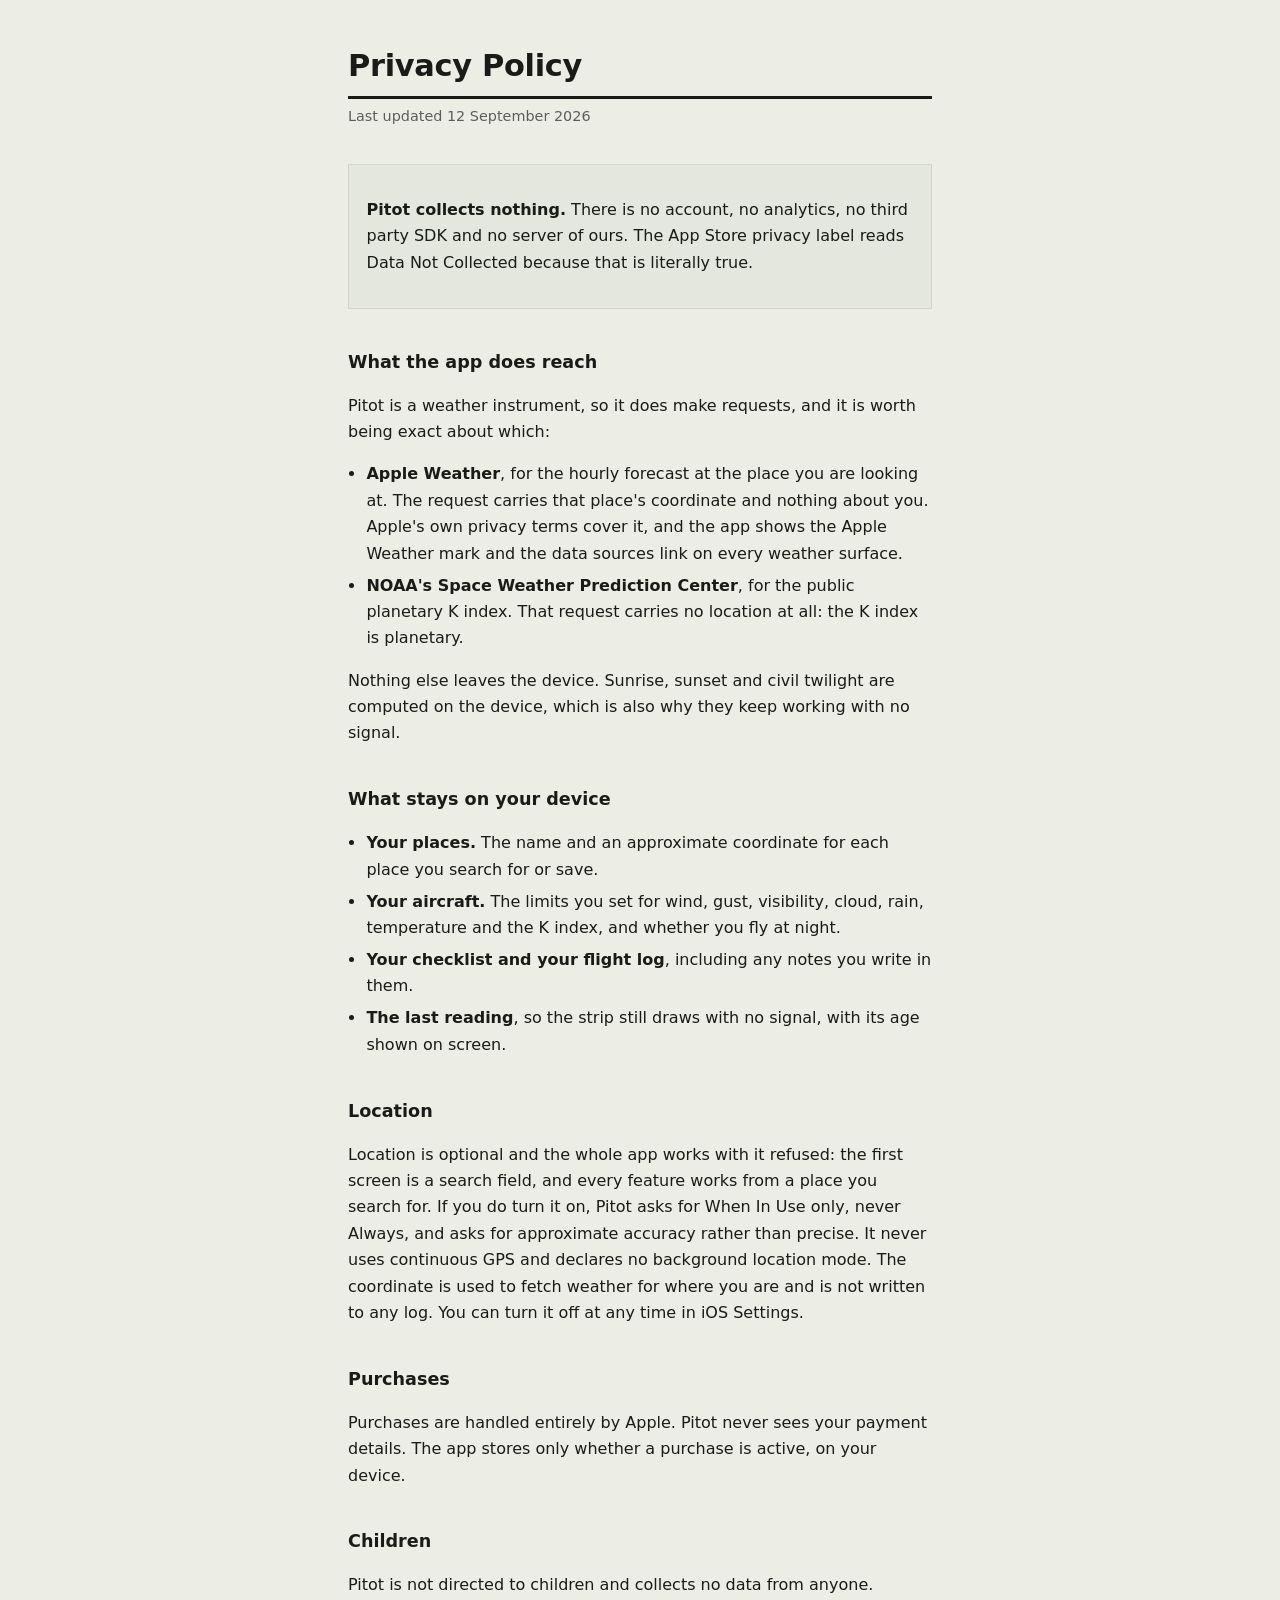
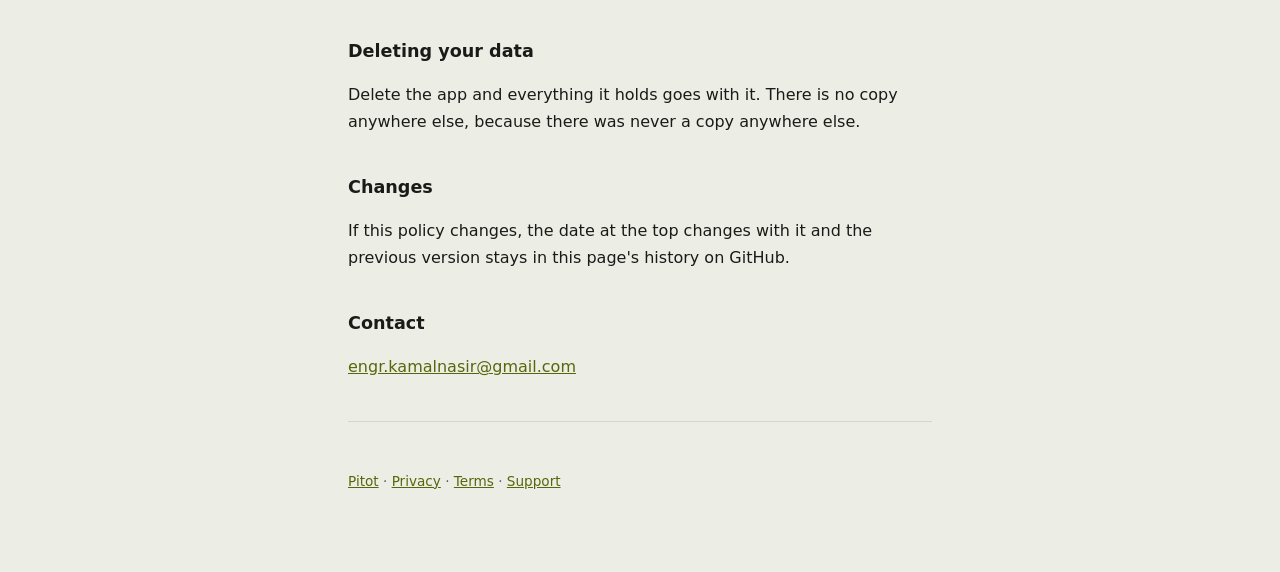
==== privacy.html @ 5b0e15d4 "Privacy, terms and support for Pitot Pitot is a weather instrument, so unlike the app whose pages th" ====
<!doctype html>
<html lang="en"><head>
<meta charset="utf-8">
<meta name="viewport" content="width=device-width,initial-scale=1">
<title>Privacy Policy | Pitot</title>
<link rel="stylesheet" href="_style.css">
</head><body><main>
<h1>Privacy Policy</h1>
<p class="meta">Last updated 12 September 2026</p>

<div class="note">
<p><strong>Pitot collects nothing.</strong> There is no account, no analytics, no
third party SDK and no server of ours. The App Store privacy label reads Data Not
Collected because that is literally true.</p>
</div>

<h2>What the app does reach</h2>
<p>Pitot is a weather instrument, so it does make requests, and it is worth being exact
about which:</p>
<ul>
  <li><strong>Apple Weather</strong>, for the hourly forecast at the place you are
      looking at. The request carries that place's coordinate and nothing about you.
      Apple's own privacy terms cover it, and the app shows the Apple Weather mark and
      the data sources link on every weather surface.</li>
  <li><strong>NOAA's Space Weather Prediction Center</strong>, for the public planetary
      K index. That request carries no location at all: the K index is planetary.</li>
</ul>
<p>Nothing else leaves the device. Sunrise, sunset and civil twilight are computed on the
device, which is also why they keep working with no signal.</p>

<h2>What stays on your device</h2>
<ul>
  <li><strong>Your places.</strong> The name and an approximate coordinate for each place
      you search for or save.</li>
  <li><strong>Your aircraft.</strong> The limits you set for wind, gust, visibility,
      cloud, rain, temperature and the K index, and whether you fly at night.</li>
  <li><strong>Your checklist and your flight log</strong>, including any notes you write
      in them.</li>
  <li><strong>The last reading</strong>, so the strip still draws with no signal, with
      its age shown on screen.</li>
</ul>

<h2>Location</h2>
<p>Location is optional and the whole app works with it refused: the first screen is a
search field, and every feature works from a place you search for. If you do turn it on,
Pitot asks for When In Use only, never Always, and asks for approximate accuracy rather
than precise. It never uses continuous GPS and declares no background location mode. The
coordinate is used to fetch weather for where you are and is not written to any log. You
can turn it off at any time in iOS Settings.</p>

<h2>Purchases</h2>
<p>Purchases are handled entirely by Apple. Pitot never sees your payment details. The
app stores only whether a purchase is active, on your device.</p>

<h2>Children</h2>
<p>Pitot is not directed to children and collects no data from anyone.</p>

<h2>Deleting your data</h2>
<p>Delete the app and everything it holds goes with it. There is no copy anywhere else,
because there was never a copy anywhere else.</p>

<h2>Changes</h2>
<p>If this policy changes, the date at the top changes with it and the previous version
stays in this page's history on GitHub.</p>

<h2>Contact</h2>
<p><a href="mailto:engr.kamalnasir@gmail.com">engr.kamalnasir@gmail.com</a></p>
<hr><footer><a href="index.html">Pitot</a> &middot; <a href="privacy.html">Privacy</a> &middot; <a href="terms.html">Terms</a> &middot; <a href="support.html">Support</a></footer></main></body></html>
---- _style.css ----
/* Pitot's own palette, the same numbers the app draws with:
   ground #ECEEE6, ink #1A1B18, hi-vis #58660A, and their dark pairs. */
:root { --ink:#1A1B18; --soft:#5C5F58; --rule:#D2D6CC; --ground:#ECEEE6;
        --surface:#E4E7DD; --accent:#58660A; }
@media (prefers-color-scheme: dark) {
  :root { --ink:#F2F1EA; --soft:#A7ABA3; --rule:#2A2D30; --ground:#17191B;
          --surface:#101214; --accent:#D4EE2B; }
}
* { box-sizing: border-box; }
body { margin:0; background:var(--ground); color:var(--ink);
       font:16px/1.65 -apple-system,BlinkMacSystemFont,"Segoe UI",system-ui,sans-serif; }
main { max-width:39rem; margin:0 auto; padding:3rem 1.25rem 5rem; }
h1 { font-size:1.9rem; line-height:1.2; margin:0 0 .4rem; letter-spacing:-.01em; }
h1::after { content:""; display:block; height:3px; background:var(--ink); margin-top:.7rem; }
h2 { font-size:1.1rem; margin:2.4rem 0 .6rem; }
.meta { color:var(--soft); font-size:.9rem; margin:0 0 2.2rem; }
a { color:var(--accent); }
hr { border:0; border-top:1px solid var(--rule); margin:2.5rem 0; }
ul { padding-left:1.15rem; } li { margin:.35rem 0; }
.note { background:var(--surface); border:1px solid var(--rule); padding:1rem 1.1rem; }
code { font-size:.9em; }
footer { color:var(--soft); font-size:.85rem; margin-top:3rem; }
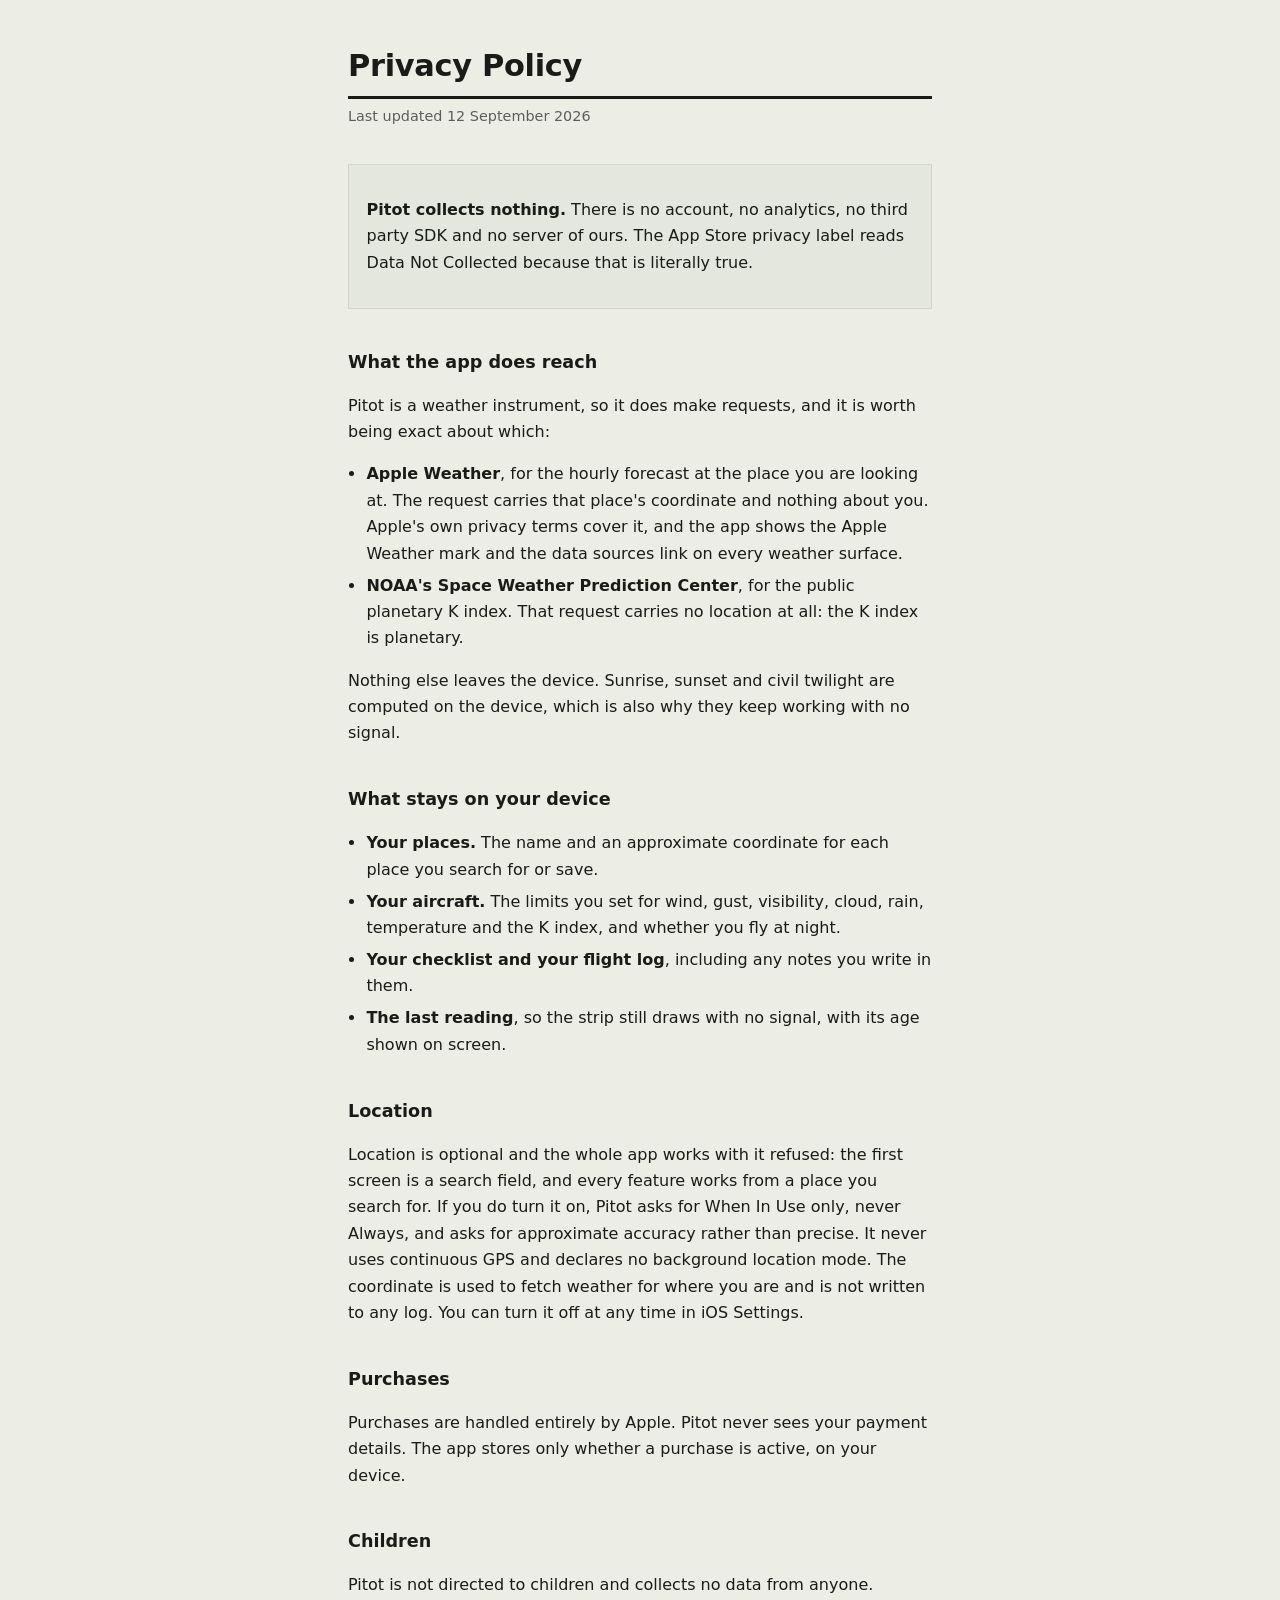
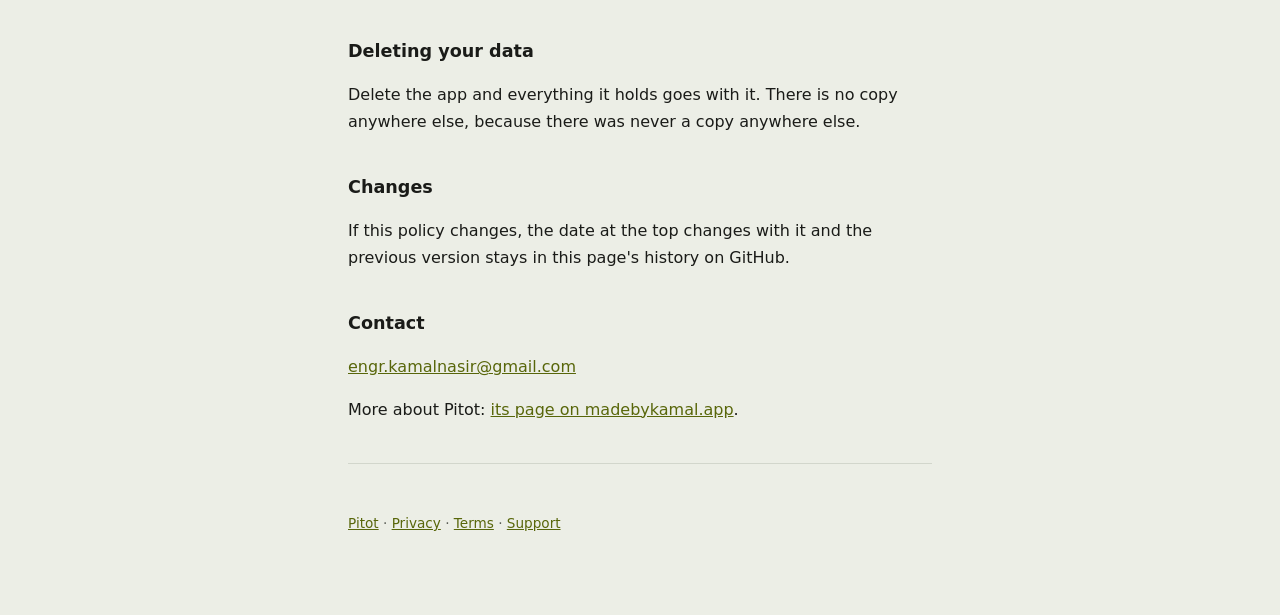
==== commit 0ed99b3c: "Link to the app's page on madebykamal.app" ====
--- a/privacy.html
+++ b/privacy.html
@@ -65,4 +65,5 @@
 
 <h2>Contact</h2>
 <p><a href="mailto:engr.kamalnasir@gmail.com">engr.kamalnasir@gmail.com</a></p>
+<p>More about Pitot: <a href="https://madebykamal.app/apps/pitot/">its page on madebykamal.app</a>.</p>
 <hr><footer><a href="index.html">Pitot</a> &middot; <a href="privacy.html">Privacy</a> &middot; <a href="terms.html">Terms</a> &middot; <a href="support.html">Support</a></footer></main></body></html>
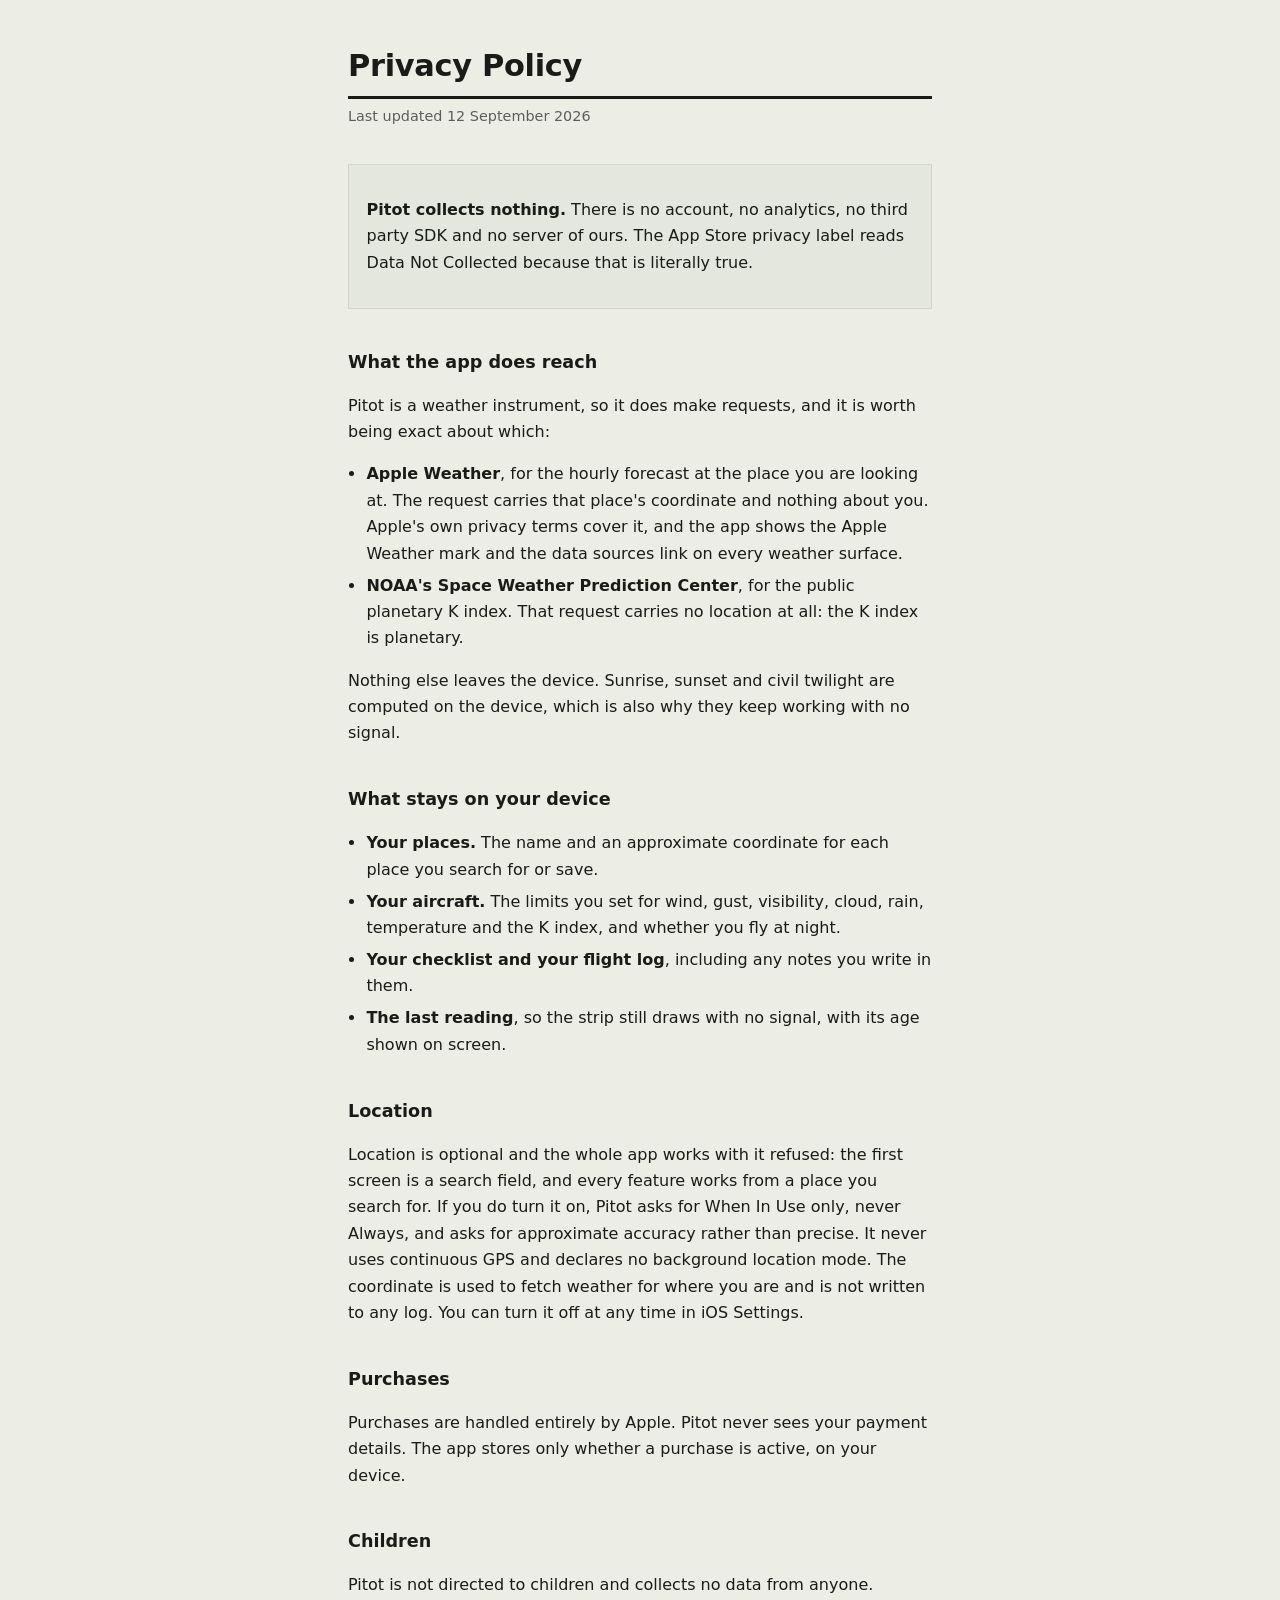
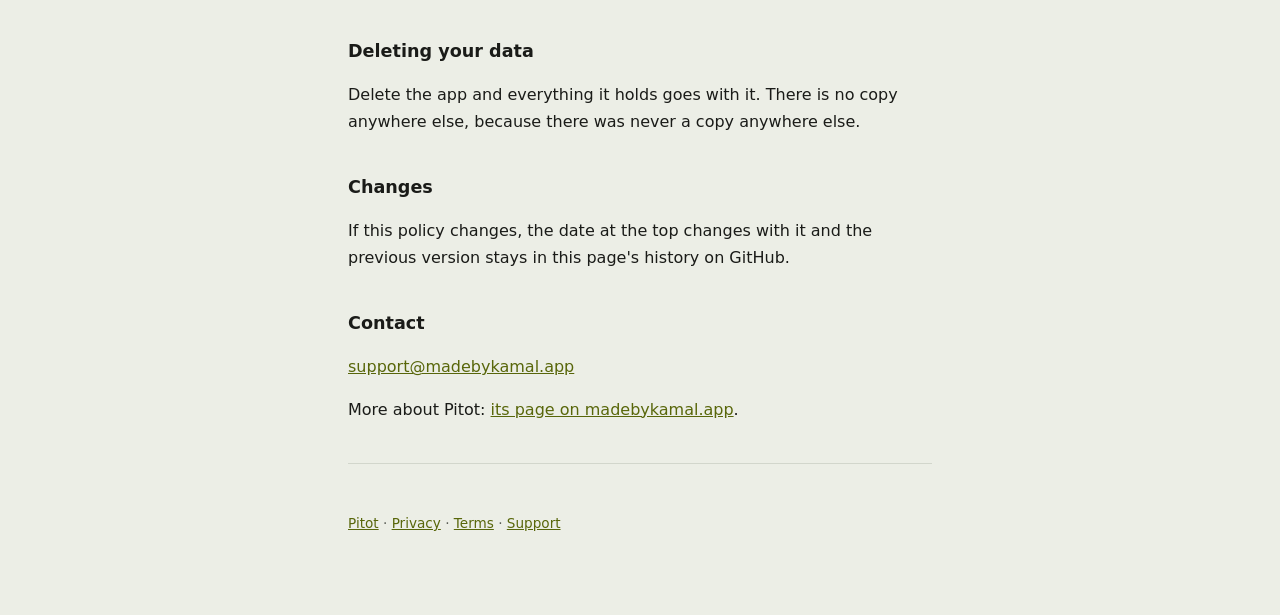
==== commit fa7dd3f3: "Support email is now support@madebykamal.app" ====
--- a/privacy.html
+++ b/privacy.html
@@ -64,6 +64,6 @@
 stays in this page's history on GitHub.</p>
 
 <h2>Contact</h2>
-<p><a href="mailto:engr.kamalnasir@gmail.com">engr.kamalnasir@gmail.com</a></p>
+<p><a href="mailto:support@madebykamal.app">support@madebykamal.app</a></p>
 <p>More about Pitot: <a href="https://madebykamal.app/apps/pitot/">its page on madebykamal.app</a>.</p>
 <hr><footer><a href="index.html">Pitot</a> &middot; <a href="privacy.html">Privacy</a> &middot; <a href="terms.html">Terms</a> &middot; <a href="support.html">Support</a></footer></main></body></html>
